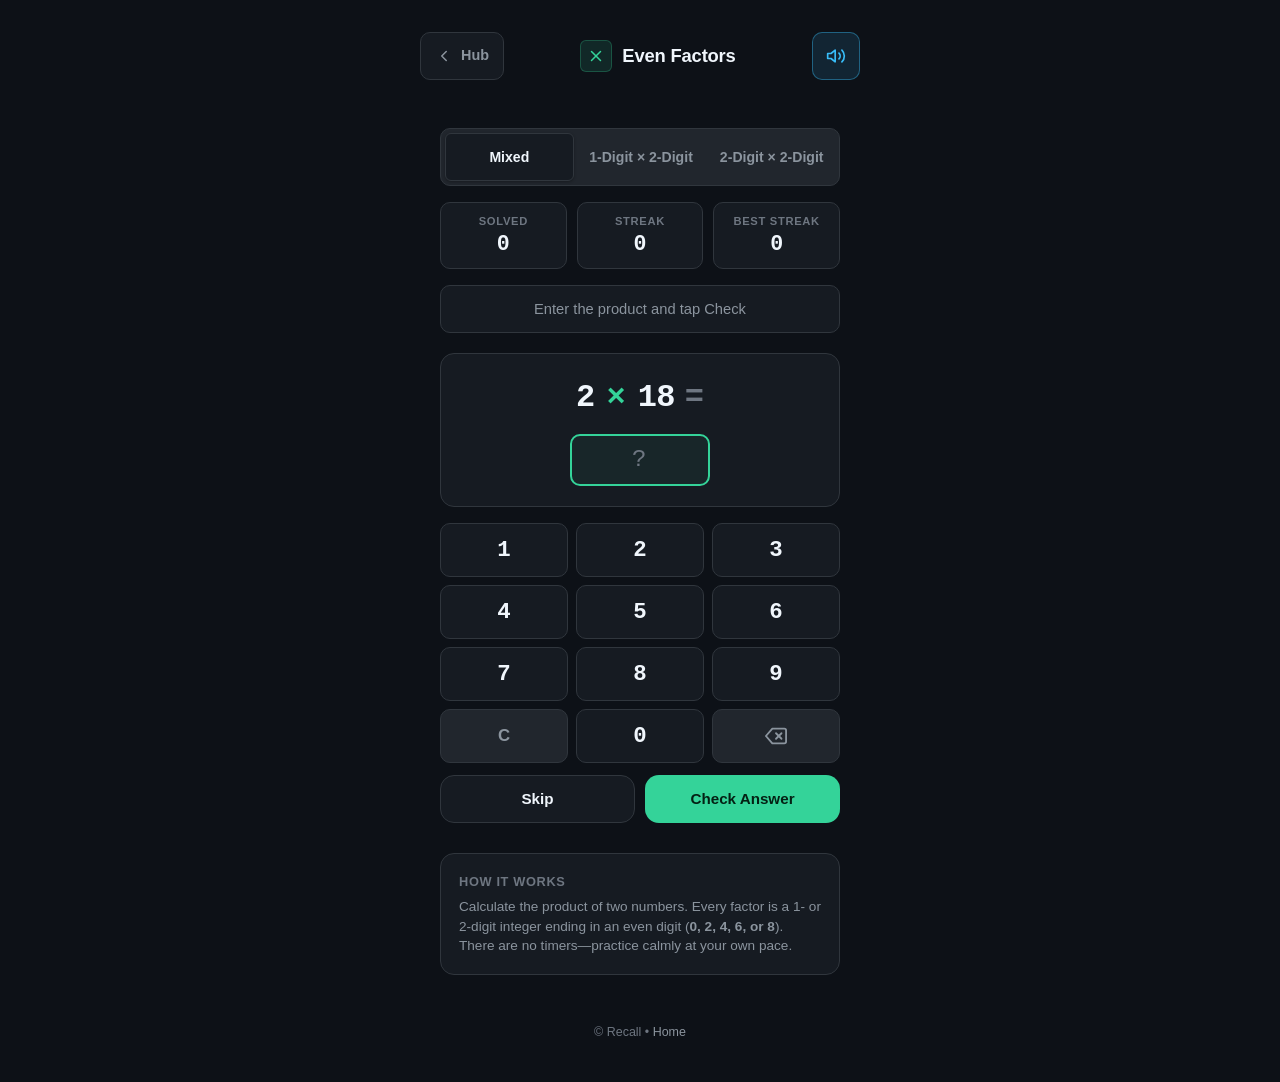
==== even-factors/index.html @ 35a266cc "feat: add Even Factors multiplication game and hub integration Co-authored-by: Rick <rickray@users.n" ====
<!DOCTYPE html>
<html lang="en">
<head>
  <meta charset="UTF-8">
  <meta name="viewport" content="width=device-width, initial-scale=1.0, maximum-scale=1.0, user-scalable=no">
  <meta name="theme-color" content="#0d1117">
  <meta name="description" content="Even Factors - Calm arithmetic multiplication practice on Recall. Clean, fast, zero distractions.">
  <title>Even Factors | Recall</title>
  <link rel="stylesheet" href="../style.css">
  <link rel="icon" href="data:image/svg+xml,<svg xmlns=%22http://www.w3.org/2000/svg%22 viewBox=%220 0 100 100%22><text y=%22.9em%22 font-size=%2290%22>🧠</text></svg>">
</head>
<body>
  <div class="container">
    <header>
      <nav class="game-nav">
        <a href="../" class="nav-back-link" aria-label="Back to Recall Hub">
          <svg width="18" height="18" viewBox="0 0 24 24" fill="none" stroke="currentColor" stroke-width="2" stroke-linecap="round" stroke-linejoin="round" aria-hidden="true">
            <polyline points="15 18 9 12 15 6"/>
          </svg>
          <span>Hub</span>
        </a>

        <div class="nav-title-group">
          <div class="nav-game-badge even-factors" aria-hidden="true">
            <svg width="18" height="18" viewBox="0 0 24 24" fill="none" stroke="currentColor" stroke-width="2" stroke-linecap="round" stroke-linejoin="round">
              <line x1="18" y1="6" x2="6" y2="18"/>
              <line x1="6" y1="6" x2="18" y2="18"/>
            </svg>
          </div>
          <h1 class="nav-game-name">Even Factors</h1>
        </div>

        <button id="sound-toggle" class="icon-btn active" aria-label="Toggle Sound" title="Toggle Sound">
          <svg id="sound-icon-on" width="20" height="20" viewBox="0 0 24 24" fill="none" stroke="currentColor" stroke-width="2" stroke-linecap="round" stroke-linejoin="round" aria-hidden="true">
            <polygon points="11 5 6 9 2 9 2 15 6 15 11 19 11 5"/>
            <path d="M15.54 8.46a5 5 0 0 1 0 7.07"/>
            <path d="M19.07 4.93a10 10 0 0 1 0 14.14"/>
          </svg>
          <svg id="sound-icon-off" width="20" height="20" viewBox="0 0 24 24" fill="none" stroke="currentColor" stroke-width="2" stroke-linecap="round" stroke-linejoin="round" style="display: none;" aria-hidden="true">
            <polygon points="11 5 6 9 2 9 2 15 6 15 11 19 11 5"/>
            <line x1="23" y1="9" x2="17" y2="15"/>
            <line x1="17" y1="9" x2="23" y2="15"/>
          </svg>
        </button>
      </nav>
    </header>

    <main class="even-factors-container">
      <!-- Mode Selector -->
      <div class="segmented-control" role="tablist" aria-label="Difficulty Mode">
        <button class="segmented-btn active" id="btn-mode-mixed" role="tab" aria-selected="true" data-mode="mixed">
          Mixed
        </button>
        <button class="segmented-btn" id="btn-mode-1x2" role="tab" aria-selected="false" data-mode="1x2">
          1-Digit &times; 2-Digit
        </button>
        <button class="segmented-btn" id="btn-mode-2digit" role="tab" aria-selected="false" data-mode="2-digit">
          2-Digit &times; 2-Digit
        </button>
      </div>

      <!-- Stats Bar -->
      <div class="stats-bar">
        <div class="stat-card">
          <span class="stat-label">Solved</span>
          <span class="stat-value" id="solved-count">0</span>
        </div>
        <div class="stat-card">
          <span class="stat-label">Streak</span>
          <span class="stat-value" id="current-streak">0</span>
        </div>
        <div class="stat-card">
          <span class="stat-label">Best Streak</span>
          <span class="stat-value" id="best-streak">0</span>
        </div>
      </div>

      <!-- Status Banner -->
      <div class="status-banner" id="status-banner" aria-live="polite">
        Enter the product and tap Check
      </div>

      <!-- Problem Card -->
      <div class="problem-card" id="problem-card">
        <div class="problem-equation">
          <span class="problem-factor" id="factor-a">--</span>
          <span class="problem-op">&times;</span>
          <span class="problem-factor" id="factor-b">--</span>
          <span class="problem-equals">=</span>
        </div>
        <div class="answer-display-wrapper">
          <div class="answer-display focused" id="answer-display" role="textbox" aria-label="Current Answer Input" tabindex="0">
            <span class="answer-placeholder">?</span>
          </div>
        </div>
      </div>

      <!-- Phone-first Number Pad -->
      <div class="numpad-grid" role="group" aria-label="Numeric Keypad">
        <button class="numpad-key" data-key="1" aria-label="1">1</button>
        <button class="numpad-key" data-key="2" aria-label="2">2</button>
        <button class="numpad-key" data-key="3" aria-label="3">3</button>

        <button class="numpad-key" data-key="4" aria-label="4">4</button>
        <button class="numpad-key" data-key="5" aria-label="5">5</button>
        <button class="numpad-key" data-key="6" aria-label="6">6</button>

        <button class="numpad-key" data-key="7" aria-label="7">7</button>
        <button class="numpad-key" data-key="8" aria-label="8">8</button>
        <button class="numpad-key" data-key="9" aria-label="9">9</button>

        <button class="numpad-key key-action" id="key-clear" data-action="clear" aria-label="Clear input">C</button>
        <button class="numpad-key" data-key="0" aria-label="0">0</button>
        <button class="numpad-key key-action" id="key-backspace" data-action="backspace" aria-label="Backspace">
          <svg width="22" height="22" viewBox="0 0 24 24" fill="none" stroke="currentColor" stroke-width="2" stroke-linecap="round" stroke-linejoin="round" aria-hidden="true">
            <path d="M21 4H8l-7 8 7 8h13a2 2 0 0 0 2-2V6a2 2 0 0 0-2-2z"/>
            <line x1="18" y1="9" x2="12" y2="15"/>
            <line x1="12" y1="9" x2="18" y2="15"/>
          </svg>
        </button>
      </div>

      <!-- Action Row -->
      <div class="even-factors-actions">
        <button id="btn-skip" class="btn btn-secondary">Skip</button>
        <button id="btn-check" class="btn btn-emerald">Check Answer</button>
      </div>

      <!-- Rules Explanation -->
      <div class="rules-card">
        <div class="rules-title">How It Works</div>
        <p class="rules-body">
          Calculate the product of two numbers. Every factor is a 1- or 2-digit integer ending in an even digit (<strong>0, 2, 4, 6, or 8</strong>). There are no timers—practice calmly at your own pace.
        </p>
      </div>
    </main>

    <footer>
      <p>&copy; Recall &bull; <a href="../">Home</a></p>
    </footer>
  </div>

  <script src="game.js"></script>
</body>
</html>
---- style.css ----
:root {
  --bg-primary: #0d1117;
  --bg-surface: #161b22;
  --bg-surface-hover: #1f242c;
  --bg-surface-active: #252b35;
  --border-color: #30363d;
  --border-subtle: #21262d;
  --text-primary: #f0f6fc;
  --text-secondary: #8b949e;
  --text-muted: #6e7681;
  --accent-cyan: #38bdf8;
  --accent-cyan-dim: rgba(56, 189, 248, 0.12);
  --accent-purple: #a855f7;
  --accent-purple-dim: rgba(168, 85, 247, 0.12);
  --accent-amber: #fbbf24;
  --accent-amber-dim: rgba(251, 191, 36, 0.12);
  --accent-emerald: #34d399;
  --accent-emerald-dim: rgba(52, 211, 153, 0.12);
  --accent-rose: #f43f5e;
  --accent-rose-dim: rgba(244, 63, 94, 0.15);
  
  --radius-lg: 14px;
  --radius-md: 10px;
  --radius-sm: 6px;

  --font-stack: -apple-system, BlinkMacSystemFont, "Segoe UI", Roboto, "Helvetica Neue", Arial, sans-serif;
  --font-mono: "SF Mono", Monaco, Inconsolata, "Roboto Mono", Consolas, monospace;
}

* {
  box-sizing: border-box;
  margin: 0;
  padding: 0;
  -webkit-tap-highlight-color: transparent;
}

body {
  background-color: var(--bg-primary);
  color: var(--text-primary);
  font-family: var(--font-stack);
  min-height: 100vh;
  min-height: 100dvh;
  display: flex;
  flex-direction: column;
  line-height: 1.5;
  -webkit-font-smoothing: antialiased;
  -moz-osx-font-smoothing: grayscale;
}

.container {
  width: 100%;
  max-width: 480px;
  margin: 0 auto;
  padding: 24px 20px 40px;
  display: flex;
  flex-direction: column;
  flex: 1;
}

/* Header */
header {
  margin-bottom: 28px;
  padding-top: 8px;
}

.brand {
  display: flex;
  align-items: center;
  gap: 12px;
  margin-bottom: 8px;
}

.logo-badge {
  width: 36px;
  height: 36px;
  background: linear-gradient(135deg, #1e293b, #0f172a);
  border: 1px solid var(--border-color);
  border-radius: var(--radius-md);
  display: flex;
  align-items: center;
  justify-content: center;
  color: var(--accent-cyan);
}

.brand-name {
  font-size: 1.5rem;
  font-weight: 700;
  letter-spacing: -0.02em;
  color: var(--text-primary);
}

.tagline {
  font-size: 0.95rem;
  color: var(--text-secondary);
  font-weight: 400;
}

.privacy-pill {
  display: inline-flex;
  align-items: center;
  gap: 6px;
  margin-top: 14px;
  padding: 4px 10px;
  background: var(--border-subtle);
  border: 1px solid var(--border-color);
  border-radius: 999px;
  font-size: 0.75rem;
  color: var(--text-secondary);
  font-weight: 500;
}

.privacy-dot {
  width: 6px;
  height: 6px;
  border-radius: 50%;
  background: var(--accent-emerald);
}

/* Section */
.section-title {
  font-size: 0.8rem;
  text-transform: uppercase;
  letter-spacing: 0.08em;
  color: var(--text-muted);
  font-weight: 600;
  margin-bottom: 12px;
  padding-left: 2px;
}

/* Game List */
.game-list {
  display: flex;
  flex-direction: column;
  gap: 12px;
  margin-bottom: 32px;
}

.game-card {
  display: flex;
  align-items: center;
  gap: 16px;
  background-color: var(--bg-surface);
  border: 1px solid var(--border-color);
  border-radius: var(--radius-lg);
  padding: 18px 16px;
  text-decoration: none;
  color: inherit;
  transition: background-color 0.15s ease, border-color 0.15s ease, transform 0.1s ease;
  min-height: 84px;
}

.game-card:hover {
  background-color: var(--bg-surface-hover);
  border-color: #444c56;
}

.game-card:active {
  background-color: var(--bg-surface-active);
  transform: scale(0.99);
}

.game-icon {
  width: 48px;
  height: 48px;
  border-radius: var(--radius-md);
  display: flex;
  align-items: center;
  justify-content: center;
  flex-shrink: 0;
}

.game-icon.sequence {
  background: var(--accent-cyan-dim);
  color: var(--accent-cyan);
  border: 1px solid rgba(56, 189, 248, 0.25);
}

.game-icon.n-back {
  background: var(--accent-purple-dim);
  color: var(--accent-purple);
  border: 1px solid rgba(168, 85, 247, 0.25);
}

.game-icon.grid {
  background: var(--accent-amber-dim);
  color: var(--accent-amber);
  border: 1px solid rgba(251, 191, 36, 0.25);
}

.game-icon.even-factors {
  background: var(--accent-emerald-dim);
  color: var(--accent-emerald);
  border: 1px solid rgba(52, 211, 153, 0.25);
}

.game-info {
  flex: 1;
  min-width: 0;
}

.game-title-row {
  display: flex;
  align-items: center;
  justify-content: space-between;
  margin-bottom: 4px;
}

.game-title {
  font-size: 1.05rem;
  font-weight: 600;
  color: var(--text-primary);
  letter-spacing: -0.01em;
}

.game-tag {
  font-size: 0.7rem;
  font-weight: 600;
  padding: 2px 7px;
  border-radius: var(--radius-sm);
  background: var(--border-subtle);
  color: var(--text-muted);
  text-transform: uppercase;
  letter-spacing: 0.04em;
}

.game-desc {
  font-size: 0.85rem;
  color: var(--text-secondary);
  line-height: 1.35;
}

.chevron {
  color: var(--text-muted);
  flex-shrink: 0;
  transition: transform 0.15s ease, color 0.15s ease;
}

.game-card:hover .chevron {
  color: var(--text-primary);
  transform: translateX(2px);
}

/* Feature grid / Principles */
.principles {
  margin-top: auto;
  border-top: 1px solid var(--border-subtle);
  padding-top: 24px;
}

.principles-grid {
  display: grid;
  grid-template-columns: repeat(3, 1fr);
  gap: 12px;
  text-align: center;
}

.principle-item {
  padding: 12px 6px;
  background: rgba(22, 27, 34, 0.5);
  border: 1px solid var(--border-subtle);
  border-radius: var(--radius-md);
}

.principle-value {
  font-size: 0.8rem;
  font-weight: 600;
  color: var(--text-primary);
  display: block;
  margin-bottom: 2px;
}

.principle-label {
  font-size: 0.7rem;
  color: var(--text-muted);
}

/* Footer */
footer {
  margin-top: 28px;
  text-align: center;
  font-size: 0.78rem;
  color: var(--text-muted);
}

footer a {
  color: var(--text-secondary);
  text-decoration: none;
}

footer a:hover {
  text-decoration: underline;
  color: var(--text-primary);
}

/* Game Navigation & Top Bar */
.game-nav {
  display: flex;
  align-items: center;
  justify-content: space-between;
  margin-bottom: 20px;
  gap: 12px;
}

.nav-back-link {
  display: inline-flex;
  align-items: center;
  gap: 8px;
  padding: 8px 14px;
  background-color: var(--bg-surface);
  border: 1px solid var(--border-color);
  border-radius: var(--radius-md);
  color: var(--text-secondary);
  font-size: 0.9rem;
  font-weight: 600;
  text-decoration: none;
  min-height: 48px;
  min-width: 48px;
  transition: background-color 0.15s ease, color 0.15s ease, border-color 0.15s ease;
}

.nav-back-link:hover {
  background-color: var(--bg-surface-hover);
  color: var(--text-primary);
  border-color: #444c56;
}

.nav-back-link:active {
  background-color: var(--bg-surface-active);
}

.nav-title-group {
  display: flex;
  align-items: center;
  gap: 10px;
}

.nav-game-badge {
  width: 32px;
  height: 32px;
  border-radius: var(--radius-sm);
  display: flex;
  align-items: center;
  justify-content: center;
  flex-shrink: 0;
}

.nav-game-badge.sequence {
  background: var(--accent-cyan-dim);
  color: var(--accent-cyan);
  border: 1px solid rgba(56, 189, 248, 0.25);
}

.nav-game-badge.n-back {
  background: var(--accent-purple-dim);
  color: var(--accent-purple);
  border: 1px solid rgba(168, 85, 247, 0.25);
}

.nav-game-badge.grid {
  background: var(--accent-amber-dim);
  color: var(--accent-amber);
  border: 1px solid rgba(251, 191, 36, 0.25);
}

.nav-game-badge.even-factors {
  background: var(--accent-emerald-dim);
  color: var(--accent-emerald);
  border: 1px solid rgba(52, 211, 153, 0.25);
}

.nav-game-name {
  font-size: 1.15rem;
  font-weight: 700;
  letter-spacing: -0.01em;
}

.icon-btn {
  display: inline-flex;
  align-items: center;
  justify-content: center;
  width: 48px;
  height: 48px;
  min-width: 48px;
  min-height: 48px;
  background-color: var(--bg-surface);
  border: 1px solid var(--border-color);
  border-radius: var(--radius-md);
  color: var(--text-secondary);
  cursor: pointer;
  transition: all 0.15s ease;
  padding: 0;
}

.icon-btn:hover {
  background-color: var(--bg-surface-hover);
  color: var(--text-primary);
  border-color: #444c56;
}

.icon-btn:active {
  background-color: var(--bg-surface-active);
  transform: scale(0.96);
}

.icon-btn.active {
  color: var(--accent-cyan);
  border-color: rgba(56, 189, 248, 0.4);
  background: var(--accent-cyan-dim);
}

/* Stats Bar */
.stats-bar {
  display: grid;
  grid-template-columns: repeat(auto-fit, minmax(80px, 1fr));
  gap: 10px;
  margin-bottom: 16px;
}

.stat-card {
  background-color: var(--bg-surface);
  border: 1px solid var(--border-color);
  border-radius: var(--radius-md);
  padding: 10px 12px;
  text-align: center;
  display: flex;
  flex-direction: column;
  justify-content: center;
}

.stat-label {
  font-size: 0.7rem;
  text-transform: uppercase;
  letter-spacing: 0.06em;
  color: var(--text-muted);
  font-weight: 600;
  margin-bottom: 2px;
}

.stat-value {
  font-size: 1.35rem;
  font-weight: 700;
  font-family: var(--font-mono);
  color: var(--text-primary);
  line-height: 1.2;
}

/* Status Banner */
.status-banner {
  min-height: 48px;
  padding: 10px 16px;
  background-color: var(--bg-surface);
  border: 1px solid var(--border-color);
  border-radius: var(--radius-md);
  text-align: center;
  font-size: 0.92rem;
  font-weight: 500;
  color: var(--text-secondary);
  margin-bottom: 20px;
  display: flex;
  align-items: center;
  justify-content: center;
  transition: all 0.2s ease;
}

.status-banner.highlight {
  color: var(--accent-cyan);
  border-color: rgba(56, 189, 248, 0.4);
  background-color: var(--accent-cyan-dim);
}

.status-banner.highlight-purple {
  color: var(--accent-purple);
  border-color: rgba(168, 85, 247, 0.4);
  background-color: var(--accent-purple-dim);
}

.status-banner.highlight-amber {
  color: var(--accent-amber);
  border-color: rgba(251, 191, 36, 0.4);
  background-color: var(--accent-amber-dim);
}

.status-banner.highlight-emerald {
  color: var(--accent-emerald);
  border-color: rgba(52, 211, 153, 0.4);
  background-color: var(--accent-emerald-dim);
}

.status-banner.success {
  color: var(--accent-emerald);
  border-color: rgba(52, 211, 153, 0.4);
  background-color: var(--accent-emerald-dim);
}

.status-banner.error {
  color: var(--accent-rose);
  border-color: rgba(244, 63, 94, 0.4);
  background-color: var(--accent-rose-dim);
}

/* Buttons & Controls */
.btn {
  display: inline-flex;
  align-items: center;
  justify-content: center;
  gap: 8px;
  min-height: 52px;
  padding: 12px 20px;
  border-radius: var(--radius-lg);
  font-size: 1rem;
  font-weight: 600;
  font-family: inherit;
  cursor: pointer;
  text-decoration: none;
  transition: all 0.15s ease;
  user-select: none;
  -webkit-user-select: none;
  touch-action: manipulation;
  border: 1px solid transparent;
  width: 100%;
}

.btn:active {
  transform: scale(0.98);
}

.btn:disabled {
  opacity: 0.45;
  cursor: not-allowed;
  transform: none;
}

.btn-primary {
  background-color: #f0f6fc;
  color: #0d1117;
}

.btn-primary:hover:not(:disabled) {
  background-color: #ffffff;
}

.btn-primary:active:not(:disabled) {
  background-color: #e6edf3;
}

.btn-cyan {
  background-color: var(--accent-cyan);
  color: #081520;
}

.btn-cyan:hover:not(:disabled) {
  filter: brightness(1.1);
}

.btn-purple {
  background-color: var(--accent-purple);
  color: #12071f;
}

.btn-purple:hover:not(:disabled) {
  filter: brightness(1.1);
}

.btn-amber {
  background-color: var(--accent-amber);
  color: #1a1304;
}

.btn-amber:hover:not(:disabled) {
  filter: brightness(1.1);
}

.btn-emerald {
  background-color: var(--accent-emerald);
  color: #042114;
}

.btn-emerald:hover:not(:disabled) {
  filter: brightness(1.1);
}

.btn-secondary {
  background-color: var(--bg-surface);
  border-color: var(--border-color);
  color: var(--text-primary);
}

.btn-secondary:hover:not(:disabled) {
  background-color: var(--bg-surface-hover);
  border-color: #444c56;
}

.btn-secondary:active:not(:disabled) {
  background-color: var(--bg-surface-active);
}

.btn-danger {
  background-color: var(--accent-rose-dim);
  border-color: rgba(244, 63, 94, 0.35);
  color: var(--accent-rose);
}

.btn-danger:hover:not(:disabled) {
  background-color: rgba(244, 63, 94, 0.25);
}

.btn-row {
  display: flex;
  gap: 12px;
  width: 100%;
  margin-bottom: 20px;
}

.btn-row > .btn {
  flex: 1;
}

/* Mode / Segmented Control */
.segmented-control {
  display: flex;
  background-color: var(--border-subtle);
  border: 1px solid var(--border-color);
  border-radius: var(--radius-md);
  padding: 4px;
  gap: 4px;
  margin-bottom: 16px;
}

.segmented-btn {
  flex: 1;
  min-height: 48px;
  background: transparent;
  border: none;
  border-radius: var(--radius-sm);
  color: var(--text-secondary);
  font-size: 0.88rem;
  font-weight: 600;
  cursor: pointer;
  transition: all 0.15s ease;
  font-family: inherit;
  display: flex;
  align-items: center;
  justify-content: center;
  touch-action: manipulation;
}

.segmented-btn:hover {
  color: var(--text-primary);
}

.segmented-btn.active {
  background-color: var(--bg-surface);
  color: var(--text-primary);
  border: 1px solid var(--border-color);
  box-shadow: 0 1px 3px rgba(0, 0, 0, 0.3);
}

/* ========================================================
   GAME 1: SEQUENCE (SIMON)
   ======================================================== */
.sequence-container {
  display: flex;
  flex-direction: column;
  width: 100%;
  max-width: 400px;
  margin: 0 auto;
}

.sequence-board {
  display: grid;
  grid-template-columns: repeat(2, 1fr);
  gap: 14px;
  width: 100%;
  aspect-ratio: 1 / 1;
  max-width: 360px;
  margin: 0 auto 20px;
  touch-action: manipulation;
}

.pad {
  border-radius: 20px;
  border: 2px solid var(--border-color);
  cursor: pointer;
  touch-action: manipulation;
  user-select: none;
  -webkit-user-select: none;
  transition: background-color 0.12s ease, box-shadow 0.12s ease, transform 0.08s ease, border-color 0.12s ease;
  outline: none;
  min-height: 120px;
}

.pad:focus-visible {
  outline: 2px solid #ffffff;
  outline-offset: 3px;
}

.pad:active:not(.disabled) {
  transform: scale(0.95);
}

/* Pad 0: Cyan (Top-Left) */
.pad-0 {
  background-color: #0d2538;
  border-color: #174563;
}
.pad-0.active, .pad-0:active:not(.disabled) {
  background-color: #38bdf8 !important;
  border-color: #bae6fd !important;
  box-shadow: 0 0 30px rgba(56, 189, 248, 0.8), inset 0 0 15px rgba(255, 255, 255, 0.6);
}

/* Pad 1: Purple (Top-Right) */
.pad-1 {
  background-color: #271438;
  border-color: #4c2270;
}
.pad-1.active, .pad-1:active:not(.disabled) {
  background-color: #a855f7 !important;
  border-color: #e9d5ff !important;
  box-shadow: 0 0 30px rgba(168, 85, 247, 0.8), inset 0 0 15px rgba(255, 255, 255, 0.6);
}

/* Pad 2: Amber (Bottom-Left) */
.pad-2 {
  background-color: #332308;
  border-color: #5c3e0a;
}
.pad-2.active, .pad-2:active:not(.disabled) {
  background-color: #fbbf24 !important;
  border-color: #fef08a !important;
  box-shadow: 0 0 30px rgba(251, 191, 36, 0.8), inset 0 0 15px rgba(255, 255, 255, 0.6);
}

/* Pad 3: Emerald (Bottom-Right) */
.pad-3 {
  background-color: #0c2b1e;
  border-color: #16533a;
}
.pad-3.active, .pad-3:active:not(.disabled) {
  background-color: #34d399 !important;
  border-color: #a7f3d0 !important;
  box-shadow: 0 0 30px rgba(52, 211, 153, 0.8), inset 0 0 15px rgba(255, 255, 255, 0.6);
}

.pad.disabled {
  cursor: default;
  pointer-events: none;
}

/* ========================================================
   GAME 2: N-BACK
   ======================================================== */
.nback-container {
  display: flex;
  flex-direction: column;
  width: 100%;
  max-width: 400px;
  margin: 0 auto;
}

.nback-board {
  display: grid;
  grid-template-columns: repeat(3, 1fr);
  gap: 10px;
  width: 100%;
  aspect-ratio: 1 / 1;
  max-width: 330px;
  margin: 0 auto 20px;
}

.nback-cell {
  background-color: var(--bg-surface);
  border: 1.5px solid var(--border-color);
  border-radius: var(--radius-md);
  display: flex;
  align-items: center;
  justify-content: center;
  transition: background-color 0.1s ease, border-color 0.1s ease, box-shadow 0.1s ease, transform 0.1s ease;
  user-select: none;
  -webkit-user-select: none;
}

.nback-cell.active {
  background-color: var(--accent-purple);
  border-color: #d8b4fe;
  box-shadow: 0 0 28px rgba(168, 85, 247, 0.75), inset 0 0 10px rgba(255, 255, 255, 0.4);
  transform: scale(0.97);
}

.nback-controls {
  display: flex;
  gap: 12px;
  width: 100%;
  margin-bottom: 20px;
}

.nback-btn-match {
  flex: 1;
  min-height: 56px;
  background-color: var(--accent-purple-dim);
  border: 1.5px solid var(--accent-purple);
  color: #f0f6fc;
  font-size: 1.05rem;
  font-weight: 700;
  border-radius: var(--radius-lg);
  display: flex;
  flex-direction: column;
  align-items: center;
  justify-content: center;
  gap: 2px;
  cursor: pointer;
  transition: all 0.15s ease;
  touch-action: manipulation;
  font-family: inherit;
}

.nback-btn-match:hover:not(:disabled) {
  background-color: rgba(168, 85, 247, 0.25);
  border-color: #c084fc;
}

.nback-btn-match:active:not(:disabled) {
  transform: scale(0.97);
  background-color: var(--accent-purple);
  color: #ffffff;
}

.nback-btn-nomatch {
  flex: 1;
  min-height: 56px;
  background-color: var(--bg-surface);
  border: 1.5px solid var(--border-color);
  color: var(--text-primary);
  font-size: 1.05rem;
  font-weight: 600;
  border-radius: var(--radius-lg);
  display: flex;
  flex-direction: column;
  align-items: center;
  justify-content: center;
  gap: 2px;
  cursor: pointer;
  transition: all 0.15s ease;
  touch-action: manipulation;
  font-family: inherit;
}

.nback-btn-nomatch:hover:not(:disabled) {
  background-color: var(--bg-surface-hover);
  border-color: #444c56;
}

.nback-btn-nomatch:active:not(:disabled) {
  transform: scale(0.97);
  background-color: var(--bg-surface-active);
}

.btn-subtext {
  font-size: 0.72rem;
  font-weight: 400;
  color: var(--text-secondary);
}

.progress-bar-container {
  width: 100%;
  height: 6px;
  background-color: var(--border-subtle);
  border-radius: 999px;
  overflow: hidden;
  margin-bottom: 16px;
}

.progress-bar-fill {
  height: 100%;
  background-color: var(--accent-purple);
  width: 0%;
  transition: width 0.25s linear;
}

/* ========================================================
   GAME 3: SPATIAL GRID
   ======================================================== */
.grid-game-container {
  display: flex;
  flex-direction: column;
  width: 100%;
  max-width: 400px;
  margin: 0 auto;
}

.spatial-board {
  display: grid;
  grid-template-columns: repeat(4, 1fr);
  gap: 8px;
  width: 100%;
  aspect-ratio: 1 / 1;
  max-width: 340px;
  margin: 0 auto 20px;
  touch-action: manipulation;
}

.grid-cell {
  background-color: var(--bg-surface);
  border: 1.5px solid var(--border-color);
  border-radius: var(--radius-md);
  cursor: pointer;
  touch-action: manipulation;
  user-select: none;
  -webkit-user-select: none;
  transition: background-color 0.12s ease, border-color 0.12s ease, box-shadow 0.12s ease, transform 0.08s ease;
  min-height: 48px;
  outline: none;
}

.grid-cell:focus-visible {
  outline: 2px solid #ffffff;
  outline-offset: 2px;
}

.grid-cell:active:not(.disabled) {
  transform: scale(0.94);
}

.grid-cell.flash {
  background-color: var(--accent-amber) !important;
  border-color: #fef08a !important;
  box-shadow: 0 0 20px rgba(251, 191, 36, 0.75), inset 0 0 10px rgba(255, 255, 255, 0.5) !important;
}

.grid-cell.selected {
  background-color: rgba(251, 191, 36, 0.28);
  border-color: var(--accent-amber);
  box-shadow: 0 0 14px rgba(251, 191, 36, 0.4);
}

.grid-cell.correct {
  background-color: var(--accent-emerald-dim) !important;
  border-color: var(--accent-emerald) !important;
  box-shadow: 0 0 16px rgba(52, 211, 153, 0.5) !important;
}

.grid-cell.wrong {
  background-color: var(--accent-rose-dim) !important;
  border-color: var(--accent-rose) !important;
  box-shadow: 0 0 16px rgba(244, 63, 94, 0.5) !important;
}

.grid-cell.missed {
  background-color: rgba(251, 191, 36, 0.15) !important;
  border-color: var(--accent-amber) !important;
  border-style: dashed !important;
}

.grid-cell.disabled {
  cursor: default;
  pointer-events: none;
}

/* ========================================================
   SUMMARY & RESULTS CARDS
   ======================================================== */
.summary-card {
  background-color: var(--bg-surface);
  border: 1px solid var(--border-color);
  border-radius: var(--radius-lg);
  padding: 24px 20px;
  text-align: center;
  margin-bottom: 20px;
}

.summary-title {
  font-size: 1.25rem;
  font-weight: 700;
  margin-bottom: 4px;
}

.summary-subtitle {
  font-size: 0.88rem;
  color: var(--text-secondary);
  margin-bottom: 20px;
}

.summary-grid {
  display: grid;
  grid-template-columns: repeat(2, 1fr);
  gap: 10px;
  margin-bottom: 20px;
}

.summary-item {
  background: rgba(22, 27, 34, 0.6);
  border: 1px solid var(--border-subtle);
  border-radius: var(--radius-md);
  padding: 12px 10px;
}

.summary-item-label {
  font-size: 0.72rem;
  text-transform: uppercase;
  letter-spacing: 0.05em;
  color: var(--text-muted);
  font-weight: 600;
  margin-bottom: 4px;
}

.summary-item-val {
  font-size: 1.3rem;
  font-weight: 700;
  font-family: var(--font-mono);
  color: var(--text-primary);
}

/* Rules / Instructions Card */
.rules-card {
  width: 100%;
  background: var(--bg-surface);
  border: 1px solid var(--border-color);
  border-radius: var(--radius-lg);
  padding: 18px;
  margin-top: 10px;
  margin-bottom: 20px;
  text-align: left;
}

.rules-title {
  font-size: 0.8rem;
  font-weight: 600;
  text-transform: uppercase;
  letter-spacing: 0.05em;
  color: var(--text-muted);
  margin-bottom: 6px;
}

.rules-body {
  font-size: 0.85rem;
  color: var(--text-secondary);
  line-height: 1.45;
}

/* Screen reader only utility */
.sr-only {
  position: absolute;
  width: 1px;
  height: 1px;
  padding: 0;
  margin: -1px;
  overflow: hidden;
  clip: rect(0, 0, 0, 0);
  white-space: nowrap;
  border: 0;
}

/* ========================================================
   GAME 4: EVEN FACTORS
   ======================================================== */
.even-factors-container {
  display: flex;
  flex-direction: column;
  width: 100%;
  max-width: 400px;
  margin: 0 auto;
}

.problem-card {
  background-color: var(--bg-surface);
  border: 1px solid var(--border-color);
  border-radius: var(--radius-lg);
  padding: 20px 16px;
  margin-bottom: 16px;
  display: flex;
  flex-direction: column;
  align-items: center;
  justify-content: center;
  gap: 12px;
  position: relative;
  transition: border-color 0.2s ease, box-shadow 0.2s ease;
}

.problem-card.flash-success {
  border-color: var(--accent-emerald);
  box-shadow: 0 0 24px var(--accent-emerald-dim);
}

.problem-card.flash-error {
  border-color: var(--accent-rose);
  box-shadow: 0 0 24px var(--accent-rose-dim);
}

.problem-equation {
  display: flex;
  align-items: center;
  justify-content: center;
  gap: 10px;
  font-size: 2rem;
  font-weight: 700;
  font-family: var(--font-mono);
  color: var(--text-primary);
  flex-wrap: wrap;
}

.problem-factor {
  color: var(--text-primary);
  letter-spacing: -0.02em;
}

.problem-op {
  color: var(--accent-emerald);
  font-weight: 600;
  padding: 0 2px;
}

.problem-equals {
  color: var(--text-muted);
}

.answer-display-wrapper {
  display: flex;
  align-items: center;
  justify-content: center;
  min-height: 52px;
  width: 100%;
}

.answer-display {
  min-width: 140px;
  min-height: 52px;
  padding: 6px 16px;
  background-color: var(--border-subtle);
  border: 2px solid var(--border-color);
  border-radius: var(--radius-md);
  font-family: var(--font-mono);
  font-size: 1.85rem;
  font-weight: 700;
  color: var(--text-primary);
  display: flex;
  align-items: center;
  justify-content: center;
  letter-spacing: 0.05em;
  transition: border-color 0.15s ease, background-color 0.15s ease;
}

.answer-display.focused {
  border-color: var(--accent-emerald);
  background-color: rgba(52, 211, 153, 0.06);
}

.answer-placeholder {
  color: var(--text-muted);
  font-weight: 400;
  font-size: 1.5rem;
  user-select: none;
}

/* Numpad Layout (One-Handed Phone friendly) */
.numpad-grid {
  display: grid;
  grid-template-columns: repeat(3, 1fr);
  gap: 8px;
  width: 100%;
  margin-bottom: 12px;
}

.numpad-key {
  min-height: 54px;
  min-width: 48px;
  background-color: var(--bg-surface);
  border: 1px solid var(--border-color);
  border-radius: var(--radius-md);
  color: var(--text-primary);
  font-size: 1.4rem;
  font-weight: 600;
  font-family: var(--font-mono);
  cursor: pointer;
  display: flex;
  align-items: center;
  justify-content: center;
  touch-action: manipulation;
  user-select: none;
  -webkit-user-select: none;
  transition: background-color 0.1s ease, border-color 0.1s ease, transform 0.08s ease;
}

.numpad-key:hover:not(:disabled) {
  background-color: var(--bg-surface-hover);
  border-color: #444c56;
}

.numpad-key:active:not(:disabled) {
  background-color: var(--bg-surface-active);
  transform: scale(0.95);
}

.numpad-key:disabled {
  opacity: 0.4;
  cursor: not-allowed;
  pointer-events: none;
}

.numpad-key.key-action {
  background-color: var(--border-subtle);
  color: var(--text-secondary);
  font-size: 1.05rem;
  font-family: inherit;
  font-weight: 600;
}

.numpad-key.key-action:hover:not(:disabled) {
  color: var(--text-primary);
}

.numpad-key.key-submit {
  background-color: var(--accent-emerald);
  border-color: var(--accent-emerald);
  color: #042114;
  font-size: 1.05rem;
  font-family: inherit;
  font-weight: 700;
}

.numpad-key.key-submit:hover:not(:disabled) {
  filter: brightness(1.1);
}

.numpad-key.key-submit:active:not(:disabled) {
  filter: brightness(0.95);
  transform: scale(0.95);
}

.even-factors-actions {
  display: flex;
  gap: 10px;
  width: 100%;
  margin-bottom: 20px;
}

.even-factors-actions .btn {
  min-height: 48px;
  font-size: 0.95rem;
}
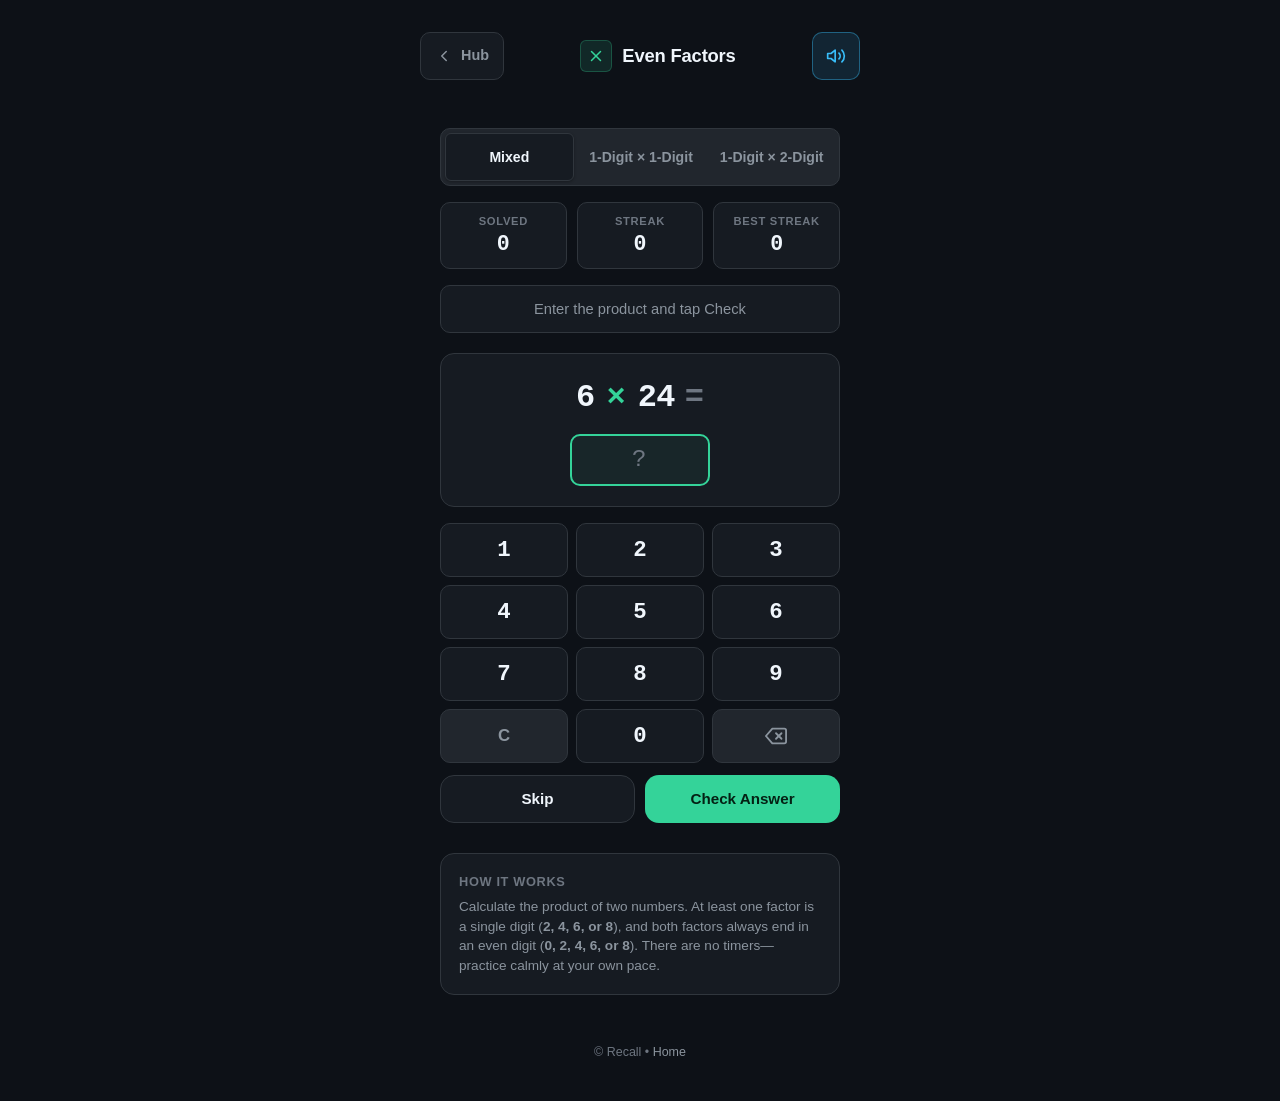
==== commit f2d5d932: "fix(even-factors): require at least one single-digit factor per problem Co-authored-by: Rick <rickra" ====
--- a/even-factors/index.html
+++ b/even-factors/index.html
@@ -51,11 +51,11 @@
         <button class="segmented-btn active" id="btn-mode-mixed" role="tab" aria-selected="true" data-mode="mixed">
           Mixed
         </button>
+        <button class="segmented-btn" id="btn-mode-1x1" role="tab" aria-selected="false" data-mode="1x1">
+          1-Digit &times; 1-Digit
+        </button>
         <button class="segmented-btn" id="btn-mode-1x2" role="tab" aria-selected="false" data-mode="1x2">
           1-Digit &times; 2-Digit
-        </button>
-        <button class="segmented-btn" id="btn-mode-2digit" role="tab" aria-selected="false" data-mode="2-digit">
-          2-Digit &times; 2-Digit
         </button>
       </div>
 
@@ -130,7 +130,7 @@
       <div class="rules-card">
         <div class="rules-title">How It Works</div>
         <p class="rules-body">
-          Calculate the product of two numbers. Every factor is a 1- or 2-digit integer ending in an even digit (<strong>0, 2, 4, 6, or 8</strong>). There are no timers—practice calmly at your own pace.
+          Calculate the product of two numbers. At least one factor is a single digit (<strong>2, 4, 6, or 8</strong>), and both factors always end in an even digit (<strong>0, 2, 4, 6, or 8</strong>). There are no timers—practice calmly at your own pace.
         </p>
       </div>
     </main>
